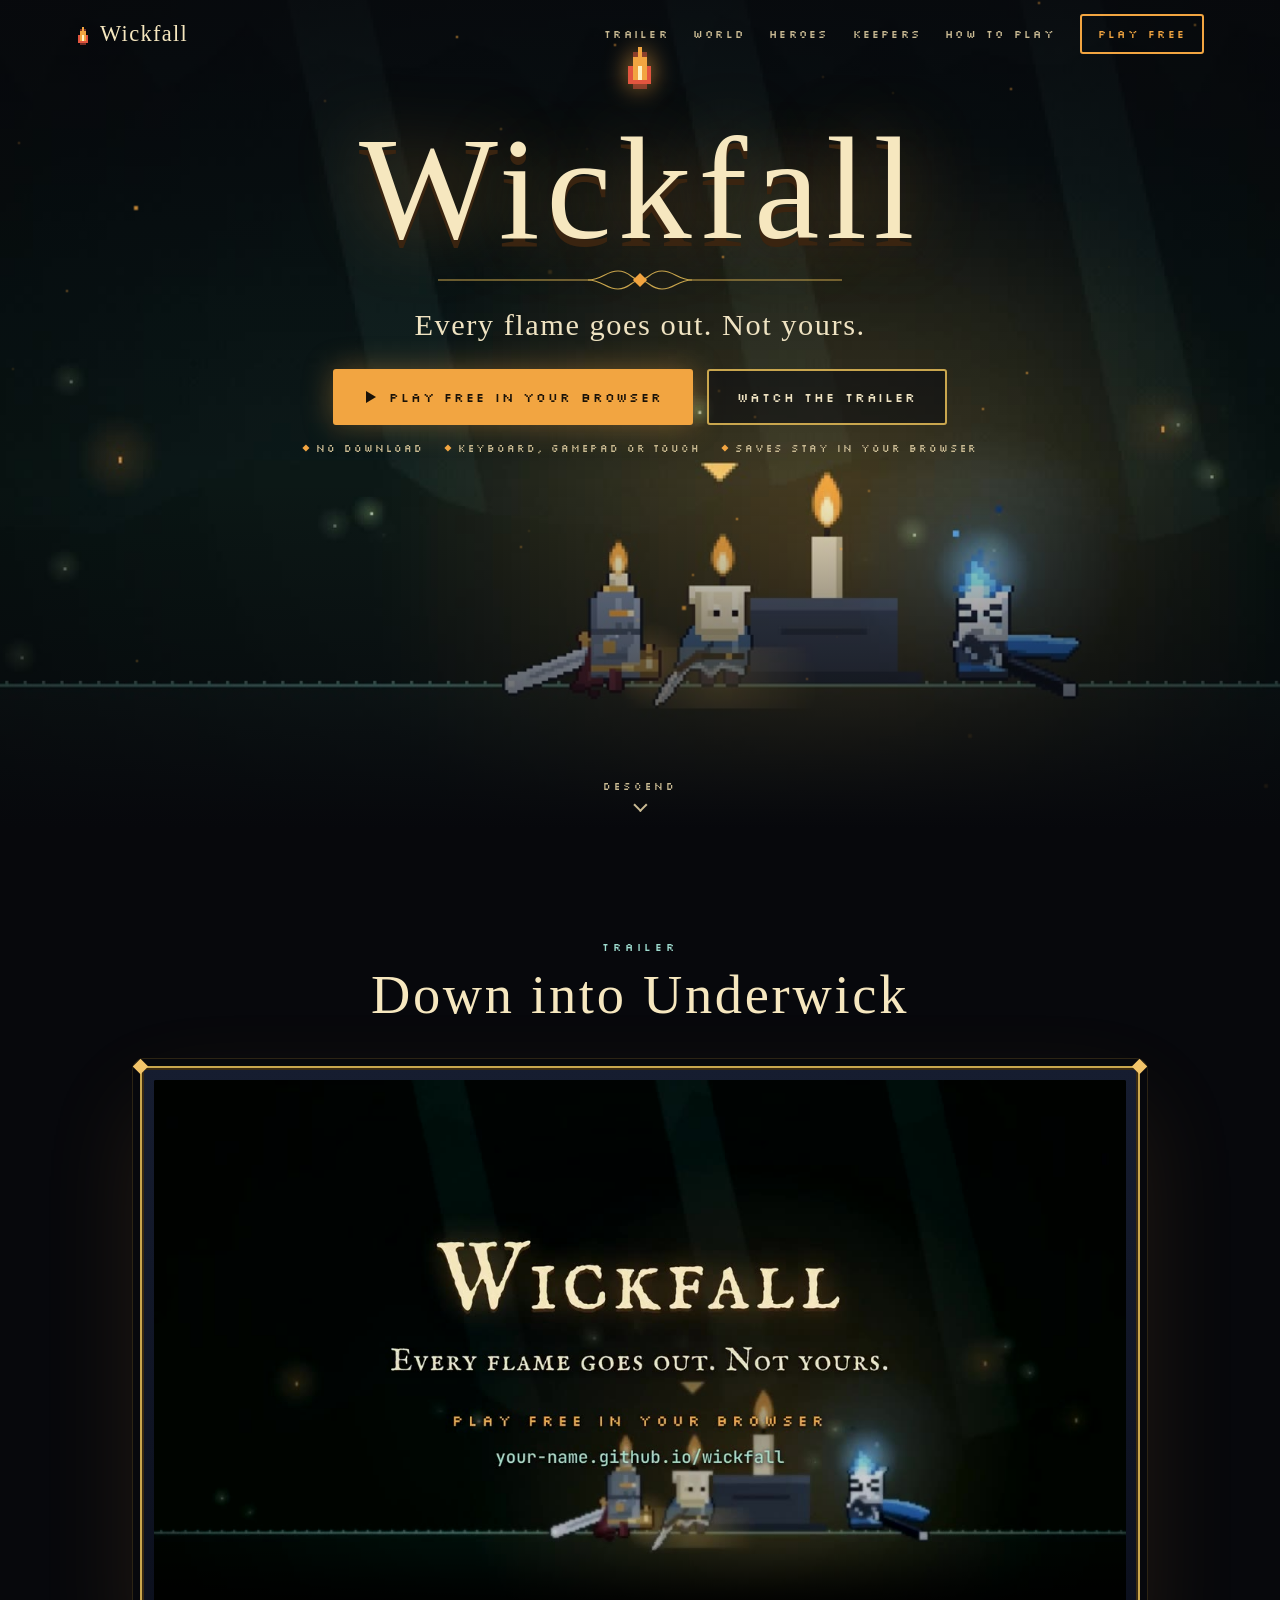
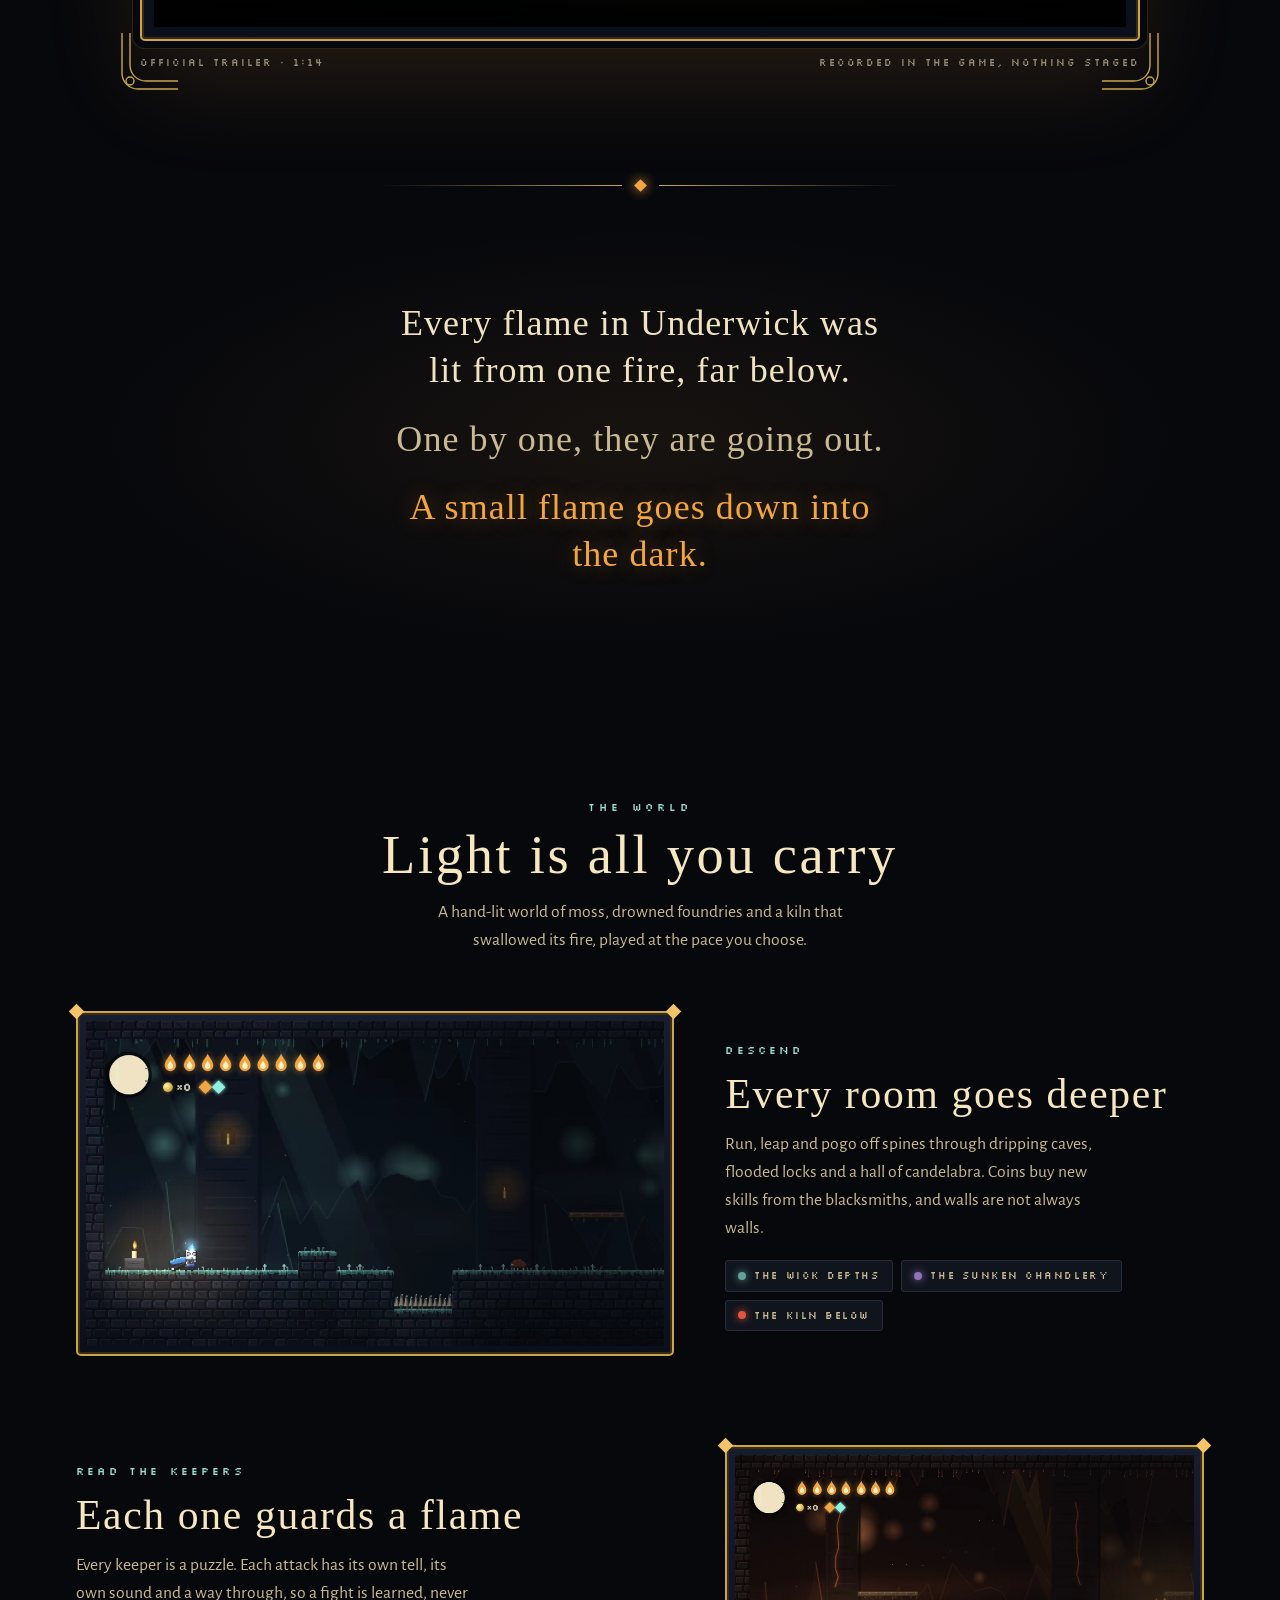
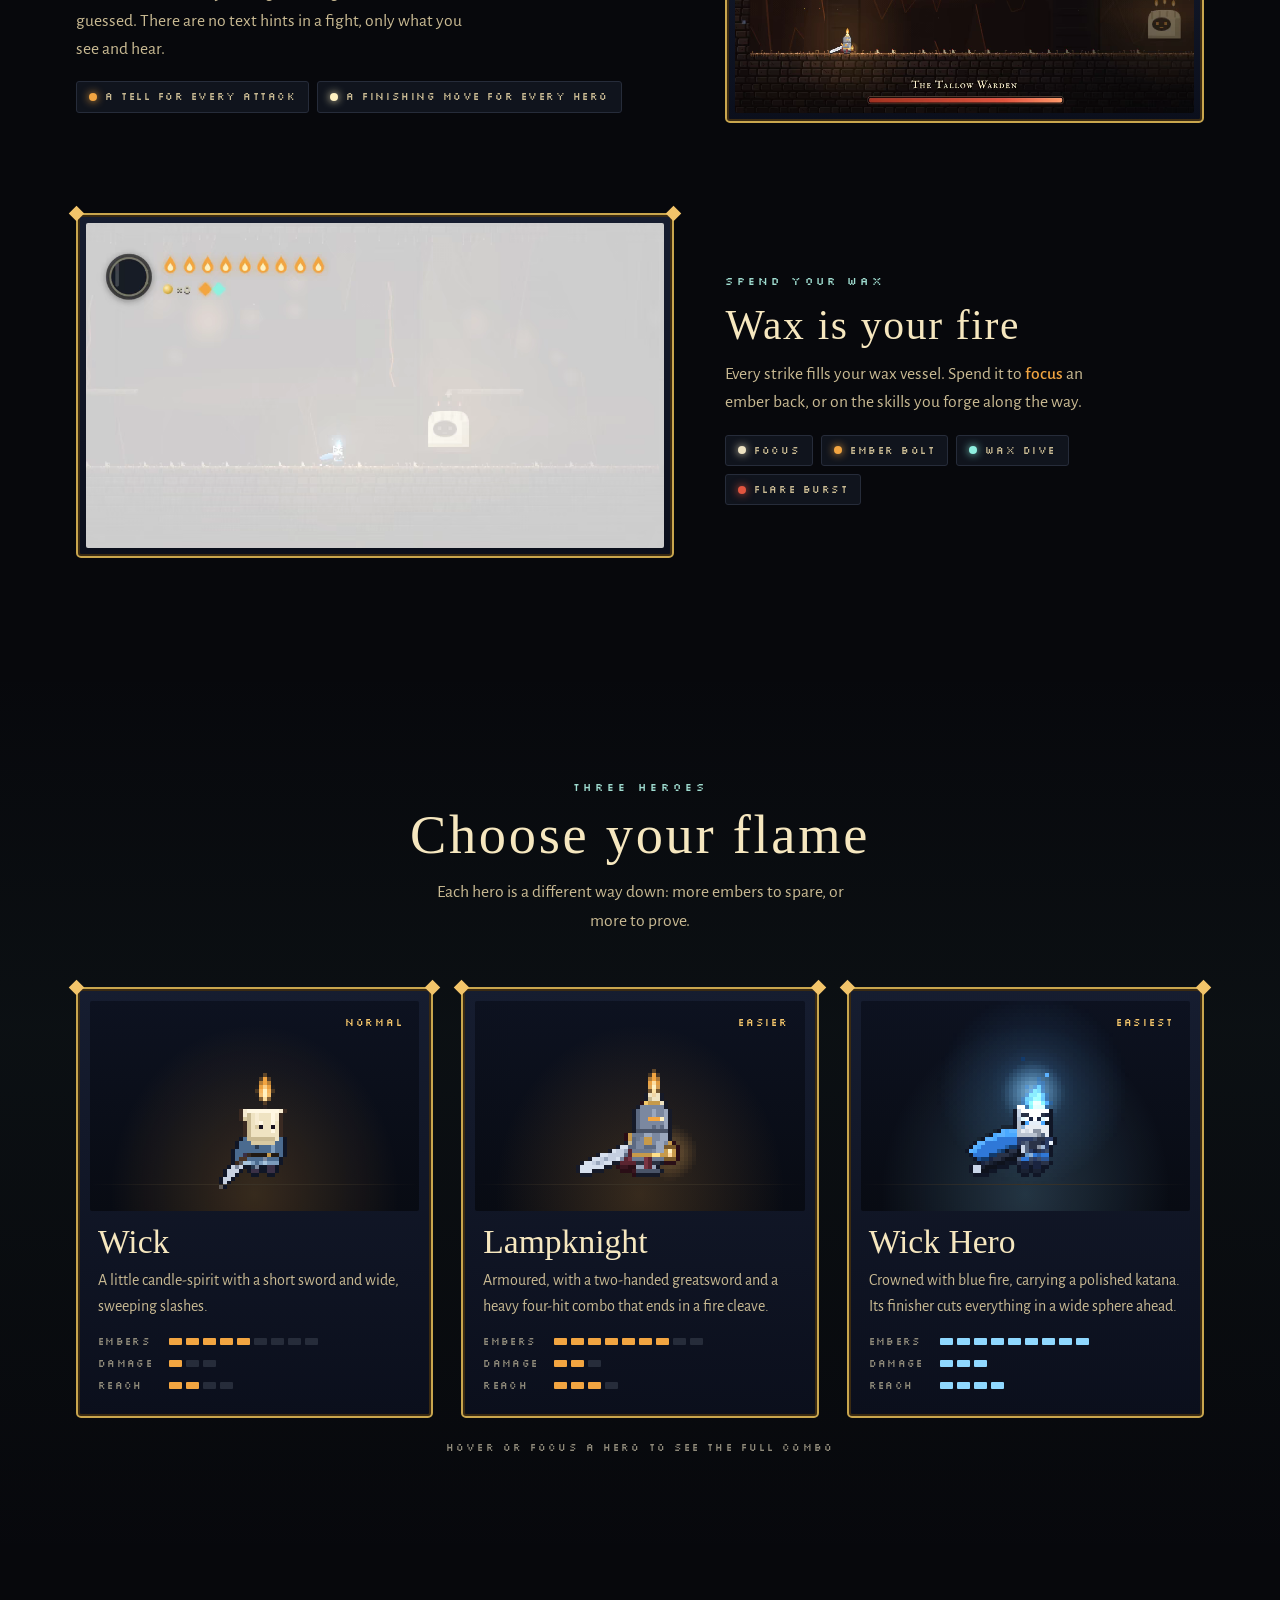
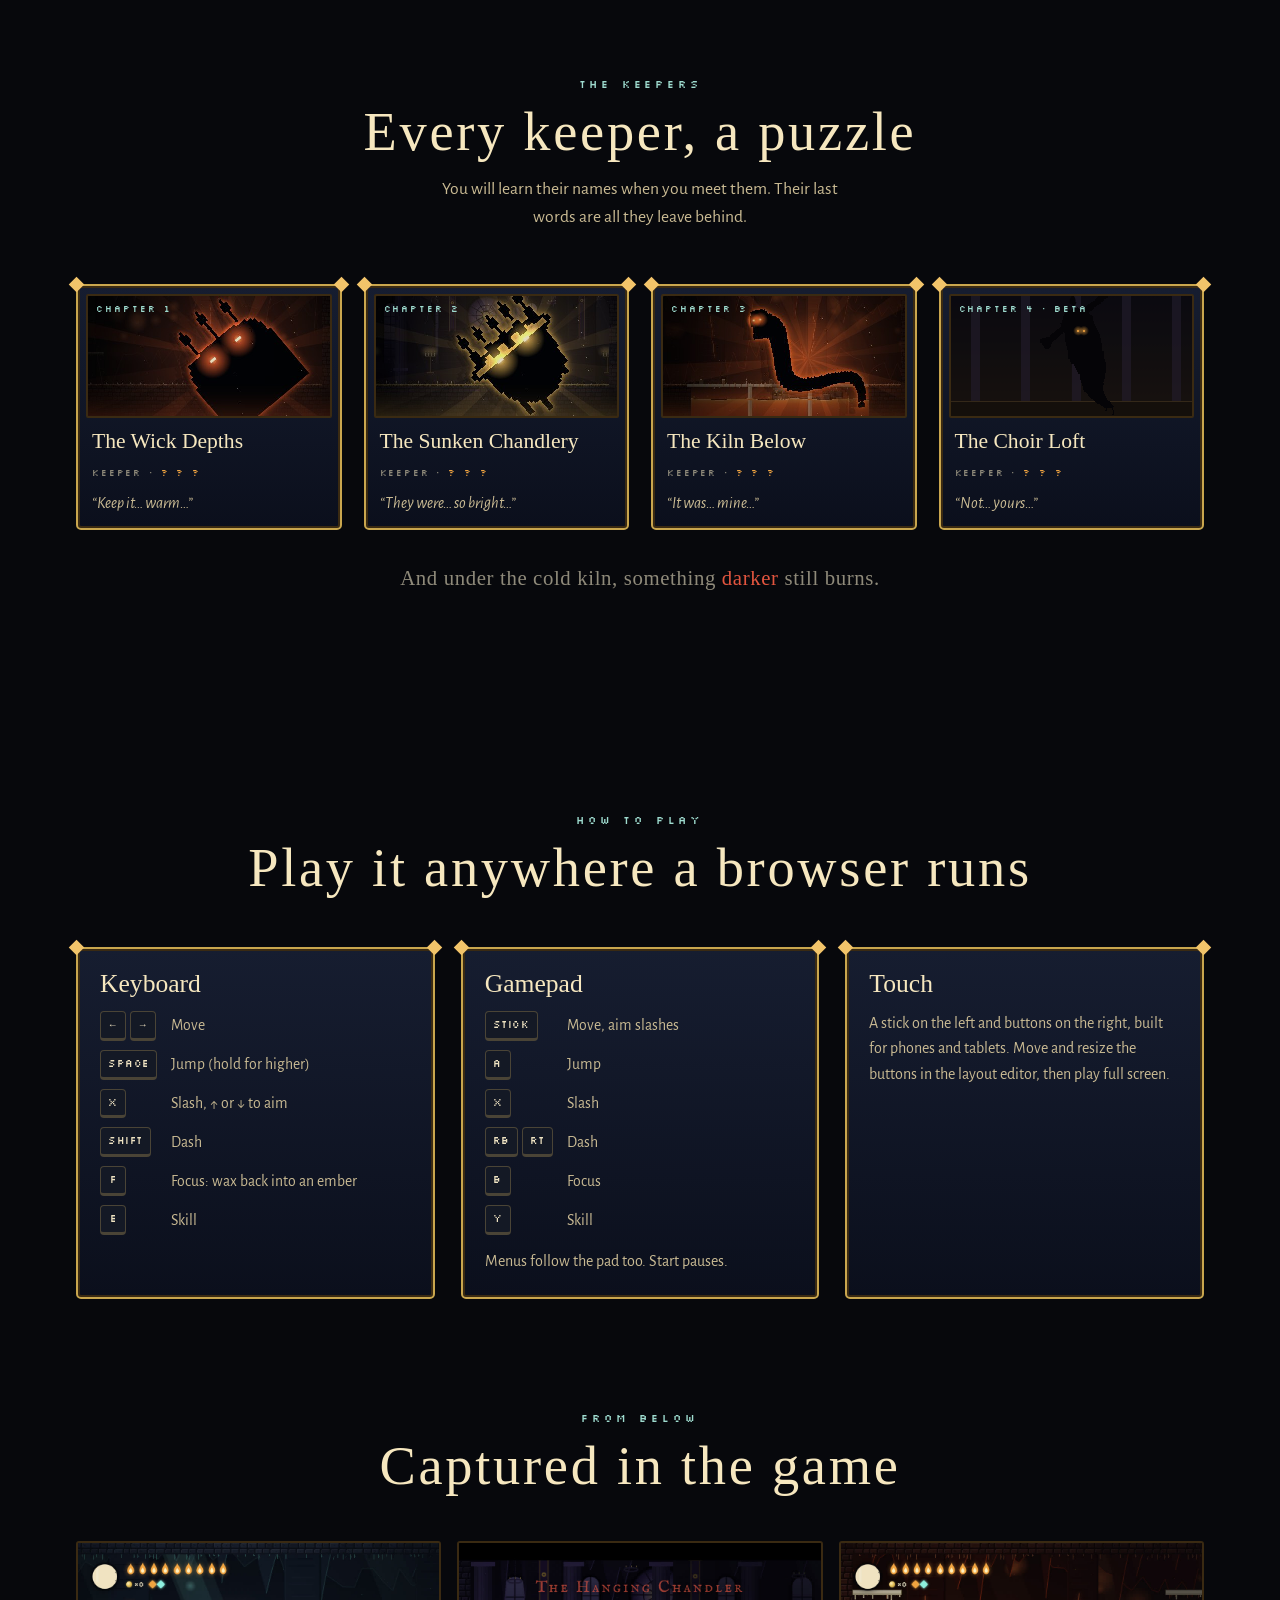
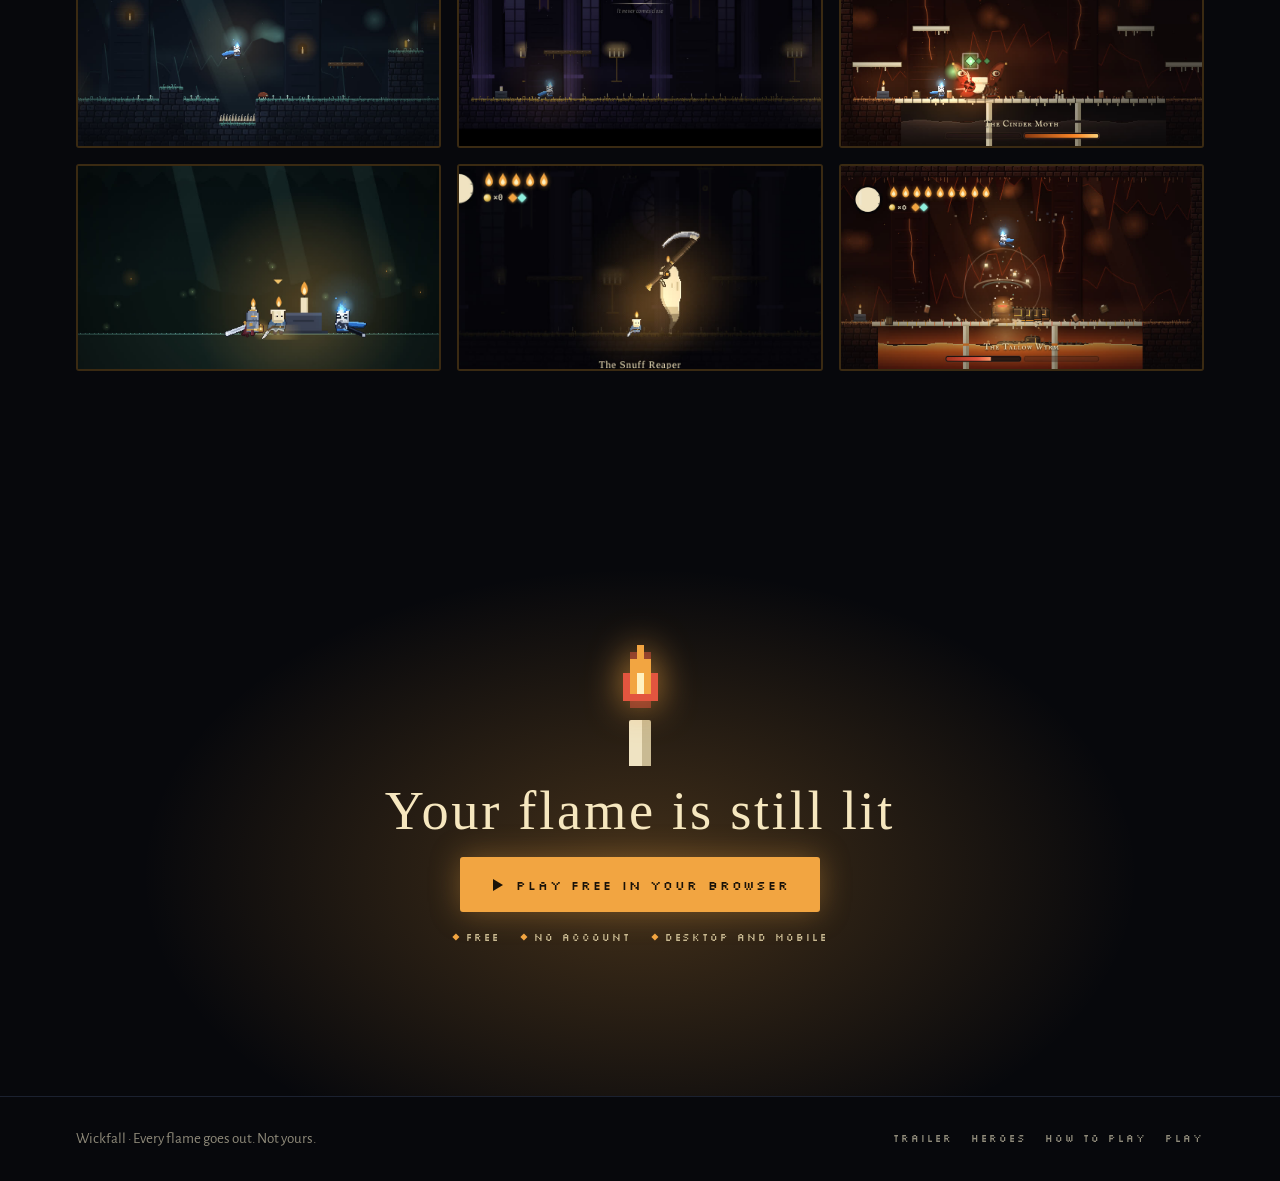
==== src/homepage/index.html @ b81cbbc2 "Homepage at /homepage/, README links, v0.1.3-beta" ====
<!doctype html>
<html lang="en">
<head>
<meta charset="utf-8">
<meta name="viewport" content="width=device-width,initial-scale=1,viewport-fit=cover">
<title>Wickfall</title>
<meta name="description" content="A small candle goes down into the dark, where every flame is going out. A candlelit platformer you can play free in your browser.">
<meta property="og:title" content="Wickfall"><meta property="og:description" content="Every flame goes out. Not yours. A candlelit platformer, free in your browser."><meta property="og:image" content="https://shibainu0817.github.io/wickfall/media/social-card.png"><meta property="og:url" content="https://shibainu0817.github.io/wickfall/homepage/"><meta name="twitter:card" content="summary_large_image">
<link rel="icon" href="media/icon.png">
<link rel="preconnect" href="https://fonts.googleapis.com"><link rel="preconnect" href="https://fonts.gstatic.com" crossorigin>
<link rel="stylesheet" href="https://fonts.googleapis.com/css2?family=IM+Fell+English+SC&family=Alegreya+Sans:ital,wght@0,400;0,500;0,700;1,400&family=Silkscreen&display=swap">
<style>:root{padding-top:env(safe-area-inset-top,0px);padding-bottom:env(safe-area-inset-bottom,0px)}img{max-width:100%}[hidden]{display:none!important}</style>
</head>
<body>
<style>
/* Wickfall homepage ("Candlelight", after Hollow Knight's site): the camp at night behind an engraved title; the trailer
   framed like an altar piece; the story in three lines; the world in three living scenes; the heroes moving as they do in
   the game; the keepers in shadow, each with its last words; how to play; a gallery; one last flame to follow.
   One dark look on purpose: the game's own night, its wax, flame and moss, its engraved small caps and pixel labels. */
:root {
  --night:#07080c; --deep:#0b0e16; --stone:#10141d; --slate:#1b2130; --line:#262c3a; --frame:#c9a64e; --frame-hi:#f2c46a; --frame-lo:#3a2a12;
  --wax:#efe3c2; --wax-dim:#c9ba93; --muted:#8f8a7a; --flame:#f2a541; --core:#fff1c1; --ember:#e2553f; --moss:#9fdcd0; --cold:#8fd8ff;
  --f-display:"IM Fell English SC","Iowan Old Style",Georgia,serif; --f-body:"Alegreya Sans","Gill Sans",system-ui,sans-serif; --f-px:"Silkscreen","Courier New",monospace;
  color-scheme:dark;
}
*{box-sizing:border-box}
html{scroll-behavior:smooth}
body{margin:0;background:var(--night);color:var(--wax);font:400 1.1rem/1.6 var(--f-body);-webkit-font-smoothing:antialiased}
a{color:inherit} img,video,canvas{max-width:100%;display:block}
::selection{background:var(--flame);color:#1a1208}
.wrap{max-width:1160px;margin:0 auto;padding-left:max(16px,env(safe-area-inset-left,0px));padding-right:max(16px,env(safe-area-inset-right,0px))}
body::before{content:"";position:fixed;inset:0 0 auto;height:env(safe-area-inset-top,0px);z-index:30;background:var(--night)}
:focus-visible{outline:3px solid var(--core);outline-offset:3px}
.px{font-family:var(--f-px);letter-spacing:.22em;text-transform:uppercase}

/* ---------- nav: clear over the hero, solid once you scroll */
.nav{position:fixed;left:0;right:0;top:env(safe-area-inset-top,0px);z-index:20;transition:background .3s,box-shadow .3s}
.nav.solid{background:rgba(7,8,12,.92);box-shadow:0 1px 0 var(--line);backdrop-filter:blur(6px)}
.nav .wrap{display:flex;align-items:center;gap:24px;padding-block:14px}
.brand{display:flex;align-items:center;gap:10px;text-decoration:none;font-family:var(--f-display);font-size:1.4rem;letter-spacing:.06em;color:#f6e7bf}
.brand canvas{width:14px;height:22px;image-rendering:pixelated}
.nav nav{margin-left:auto;display:flex;align-items:center;gap:24px;font-family:var(--f-px);font-size:.7rem;letter-spacing:.2em;text-transform:uppercase}
.nav nav a{text-decoration:none;color:var(--wax-dim)} .nav nav a:hover{color:var(--core)}
.nav .play{padding:9px 16px;border:2px solid var(--flame);border-radius:3px;color:var(--flame)!important}
.nav .play:hover{background:var(--flame);color:#1a1208!important}
@media (max-width:720px){.nav nav a:not(.play){display:none}}

/* ---------- hero: the camp at night */
.hero{position:relative;overflow:hidden;display:grid;align-items:start;min-height:clamp(560px,92vh,900px)}
.hero video,.hero .poster{position:absolute;inset:0;width:100%;height:100%;object-fit:cover;object-position:50% 70%}
.hero .shade{position:absolute;inset:0;background:linear-gradient(180deg,rgba(7,8,12,.8) 0%,rgba(7,8,12,.15) 38%,rgba(7,8,12,0) 58%,rgba(7,8,12,.55) 82%,var(--night) 100%)}
.hero canvas.embers{position:absolute;inset:0;width:100%;height:100%;pointer-events:none}
.hero .inner{position:relative;z-index:2;display:grid;justify-items:center;text-align:center;gap:16px;padding-block:clamp(96px,14vh,150px) 40px}
.title{position:relative;margin:0;font:400 clamp(3.8rem,12.5vw,9.2rem)/.86 var(--f-display);letter-spacing:.045em;color:#f6e7bf;text-shadow:0 .055em 0 #3a2410,0 0 .5em rgba(242,165,65,.4)}
.title canvas{position:absolute;left:50%;top:-.6em;width:.22em;height:.35em;transform:translateX(-50%);image-rendering:pixelated;filter:drop-shadow(0 0 12px rgba(242,165,65,.8))}
.filigree{width:min(420px,80vw);height:22px;color:var(--frame)}
.slogan{margin:0;font:400 clamp(1.3rem,3vw,1.9rem)/1.2 var(--f-display);letter-spacing:.05em;color:var(--wax)}
.ctas{display:flex;flex-wrap:wrap;justify-content:center;gap:14px;margin-top:10px}
.btn{position:relative;display:inline-flex;align-items:center;gap:12px;padding:15px 28px;border:2px solid var(--frame);border-radius:3px;font-family:var(--f-px);font-size:.84rem;letter-spacing:.14em;text-transform:uppercase;text-decoration:none;color:var(--wax);background:rgba(10,12,18,.55);cursor:pointer;transition:filter .2s,transform .2s}
.btn.primary{background:var(--flame);border-color:var(--flame);color:#1a1208;box-shadow:0 0 30px rgba(242,165,65,.35)}
.btn:hover{filter:brightness(1.12);transform:translateY(-1px)}
.btn svg{width:14px;height:14px}
.meta{display:flex;flex-wrap:wrap;justify-content:center;gap:8px 20px;font-family:var(--f-px);font-size:.62rem;letter-spacing:.2em;text-transform:uppercase;color:var(--wax-dim)}
.meta span::before{content:"";display:inline-block;width:5px;height:5px;margin-right:9px;transform:rotate(45deg) translateY(-2px);background:var(--flame)}
.down{position:absolute;left:50%;bottom:18px;z-index:2;transform:translateX(-50%);color:var(--wax-dim);font-family:var(--f-px);font-size:.6rem;letter-spacing:.3em;text-transform:uppercase;text-decoration:none;display:grid;justify-items:center;gap:6px}
.down i{width:10px;height:10px;border-right:2px solid currentColor;border-bottom:2px solid currentColor;transform:rotate(45deg);animation:bob 1.8s ease-in-out infinite}
@keyframes bob{50%{transform:rotate(45deg) translate(3px,3px)}}

/* ---------- shared section furniture */
section{padding-block:clamp(64px,9vw,110px)}
.kicker{display:block;text-align:center;font-family:var(--f-px);font-size:.7rem;letter-spacing:.34em;text-transform:uppercase;color:var(--moss);margin-bottom:12px}
h2{margin:0;font:400 clamp(2.1rem,5vw,3.4rem)/1 var(--f-display);letter-spacing:.05em;color:#f6e7bf;text-align:center;text-wrap:balance}
.sub{margin:16px auto 0;max-width:46ch;text-align:center;color:var(--wax-dim)}
.orn{display:flex;align-items:center;justify-content:center;gap:14px;color:var(--frame)}
.orn i{height:1px;width:min(30vw,240px);background:linear-gradient(90deg,transparent,var(--frame))} .orn i:last-child{transform:scaleX(-1)}
.orn b{width:9px;height:9px;transform:rotate(45deg);background:var(--flame);box-shadow:0 0 12px var(--flame)}
/* the game's window frame: gold, a dark inner line, diamond studs at the top corners */
.frame{position:relative;border:2px solid var(--frame);border-radius:5px;background:linear-gradient(#161d30,#0b0f1c);box-shadow:inset 0 0 0 2px var(--frame-lo)}
.frame::before,.frame::after{content:"";position:absolute;top:-7px;width:11px;height:11px;background:var(--frame-hi);transform:rotate(45deg);z-index:1}
.frame::before{left:-7px}.frame::after{right:-7px}

/* ---------- trailer: the altar piece */
.altar-wrap{position:relative;margin:44px auto 0;max-width:1000px}
.altar{padding:12px;box-shadow:inset 0 0 0 2px var(--frame-lo),0 0 0 7px var(--night),0 0 0 8px #2c2414,0 40px 100px rgba(242,165,65,.13)}
.altar video{width:100%;aspect-ratio:16/9;background:#000;border-radius:2px}
.altar-wrap .corner{position:absolute;width:64px;height:64px;color:var(--frame);pointer-events:none}
.altar-wrap .corner.bl{left:-22px;bottom:-22px;transform:scaleY(-1)} .altar-wrap .corner.br{right:-22px;bottom:-22px;transform:scale(-1,-1)}
@media (max-width:640px){.altar-wrap .corner{display:none}}
.cap{display:flex;justify-content:space-between;gap:12px;margin-top:14px;font-family:var(--f-px);font-size:.62rem;letter-spacing:.2em;text-transform:uppercase;color:var(--muted)}

/* ---------- story: three lines */
.story{position:relative;text-align:center;background:radial-gradient(ellipse at 50% 50%,rgba(242,165,65,.07),transparent 60%)}
.story .lines{display:grid;gap:22px;justify-items:center}
.story p{margin:0;max-width:28ch;font:400 clamp(1.45rem,3.4vw,2.25rem)/1.3 var(--f-display);letter-spacing:.03em}
.story p:nth-child(2){color:var(--wax-dim)} .story p:nth-child(3){color:var(--flame);text-shadow:0 0 22px rgba(242,165,65,.35)}

/* ---------- world: three living scenes, alternating */
.rows{display:grid;gap:clamp(48px,7vw,90px);margin-top:56px}
.row{display:grid;grid-template-columns:minmax(0,1.25fr) minmax(0,1fr);gap:clamp(24px,4vw,56px);align-items:center}
.row.flip>.scene{order:2}
@media (max-width:860px){.row{grid-template-columns:1fr}.row.flip>.scene{order:0}}
.scene{padding:8px}
.scene video{width:100%;aspect-ratio:16/9;object-fit:cover;border-radius:2px;background:#000}
.row .txt{min-width:0}
.row .num{font-family:var(--f-px);font-size:.66rem;letter-spacing:.3em;text-transform:uppercase;color:var(--moss)}
.row h3{margin:10px 0 0;font:400 clamp(1.9rem,3.6vw,2.6rem)/1.02 var(--f-display);letter-spacing:.04em;color:#f6e7bf;text-wrap:balance}
.row p{margin:14px 0 0;color:var(--wax-dim);max-width:44ch}
.row b{color:var(--flame);font-weight:500}
.chips{display:flex;flex-wrap:wrap;gap:8px;margin-top:18px}
.chip{display:inline-flex;align-items:center;gap:8px;padding:7px 12px;border:1px solid var(--line);border-radius:3px;background:var(--stone);font-family:var(--f-px);font-size:.6rem;letter-spacing:.16em;text-transform:uppercase;color:var(--wax-dim)}
.chip i{width:8px;height:8px;border-radius:50%;background:var(--c);box-shadow:0 0 8px var(--c)}

/* ---------- heroes: they move as they do in the game; hover or focus to see the full combo */
.heroes{background:linear-gradient(180deg,transparent,rgba(95,163,154,.05) 40%,transparent)}
.party{display:grid;grid-template-columns:repeat(3,minmax(0,1fr));gap:28px;margin-top:52px}
@media (max-width:900px){.party{grid-template-columns:1fr;max-width:520px;margin-inline:auto}}
.pcard{padding:18px 20px 22px;display:grid;gap:10px;min-width:0;outline-offset:6px}
.pcard .stage{position:relative;height:210px;margin:-6px -8px 4px;border-radius:2px;overflow:hidden;background:radial-gradient(ellipse at 50% 92%,rgba(242,165,65,.2),transparent 62%),linear-gradient(#0d1220,#080b13)}
.pcard.cold .stage{background:radial-gradient(ellipse at 50% 92%,rgba(143,216,255,.2),transparent 62%),linear-gradient(#0d1220,#080b13)}
.pcard .stage::after{content:"";position:absolute;left:0;right:0;bottom:26px;height:1px;background:linear-gradient(90deg,transparent,#3a3226,transparent)}
.pcard canvas{position:absolute;left:calc(50% - 200px);top:-196px;width:704px;height:448px;max-width:none;image-rendering:pixelated}   /* 4x the game's pixels: the hero (column 50, feet on row 95) stands centred on the stage's floor line */
.pcard .tag{position:absolute;right:16px;top:14px;z-index:2;font-family:var(--f-px);font-size:.6rem;letter-spacing:.18em;text-transform:uppercase;color:var(--frame-hi)}
.pcard h3{margin:0;font:400 2.1rem/1 var(--f-display);color:#f6e7bf}
.pcard p{margin:0;color:var(--wax-dim);font-size:1rem}
.stats{display:grid;grid-template-columns:auto 1fr;gap:7px 16px;align-items:center;margin-top:4px;font-family:var(--f-px);font-size:.6rem;letter-spacing:.14em;text-transform:uppercase;color:var(--muted)}
.bar{display:flex;gap:4px}.bar i{width:13px;height:7px;background:#262c3a;border-radius:1px}.bar i.on{background:var(--flame)}
.pcard.cold .bar i.on{background:var(--cold)}
.hint{margin:22px auto 0;text-align:center;font-family:var(--f-px);font-size:.6rem;letter-spacing:.22em;text-transform:uppercase;color:var(--muted)}

/* ---------- keepers: shadows with burning eyes, and their last words */
.keepers{display:grid;grid-template-columns:repeat(4,minmax(0,1fr));gap:22px;margin-top:52px}
@media (max-width:900px){.keepers{grid-template-columns:repeat(2,minmax(0,1fr))}}
@media (max-width:480px){.keepers{grid-template-columns:1fr}}
.keeper{padding:8px 8px 14px;display:grid;gap:12px;min-width:0}
.keeper .pic{position:relative;border:2px solid var(--frame-lo);border-radius:2px;overflow:hidden;background:#05070b}
.keeper .pic img{width:100%;aspect-ratio:2/1;object-fit:cover;image-rendering:pixelated;transition:transform .7s ease,filter .7s ease;filter:brightness(.9)}
.keeper:hover .pic img,.keeper:focus-within .pic img{transform:scale(1.07) rotate(-.6deg);filter:brightness(1.1)}
.keeper .pic span{position:absolute;left:8px;top:6px;font-family:var(--f-px);font-size:.56rem;letter-spacing:.22em;text-transform:uppercase;color:var(--moss)}
.keeper h3{margin:0 6px;font:400 1.35rem/1.05 var(--f-display);color:#f6e7bf}
.keeper .who{margin:0 6px;font-family:var(--f-px);font-size:.58rem;letter-spacing:.2em;text-transform:uppercase;color:var(--muted)} .keeper .who b{color:var(--flame);font-weight:400}
.keeper blockquote{margin:0 6px;font:italic 400 1.02rem/1.35 var(--f-body);color:var(--wax-dim)}
.keeper blockquote::before{content:"“"} .keeper blockquote::after{content:"”"}
.below{margin:34px auto 0;text-align:center;font:400 1.3rem/1.3 var(--f-display);color:var(--muted);letter-spacing:.03em}
.below b{color:var(--ember);font-weight:400}

/* ---------- how to play */
.play-grid{display:grid;grid-template-columns:repeat(3,minmax(0,1fr));gap:26px;margin-top:52px}
@media (max-width:900px){.play-grid{grid-template-columns:1fr;max-width:560px;margin-inline:auto}}
.how{padding:22px;display:grid;gap:14px;align-content:start;min-width:0}
.how h3{margin:0;font:400 1.6rem/1 var(--f-display);color:#f6e7bf}
.keys{display:grid;grid-template-columns:auto 1fr;gap:9px 14px;align-items:center}
.keys span{color:var(--wax-dim);font-size:.98rem}
kbd{display:inline-flex;gap:4px;font-family:var(--f-px);font-size:.62rem;letter-spacing:.06em;color:var(--wax)}
kbd i{font-style:normal;min-width:26px;padding:5px 7px;border:1px solid #4a4436;border-bottom-width:3px;border-radius:4px;background:#141925;text-align:center}
.how p{margin:0;color:var(--wax-dim);font-size:1rem}

/* ---------- gallery with a lightbox */
.gallery{display:grid;grid-template-columns:repeat(3,minmax(0,1fr));gap:16px;margin-top:48px}
@media (max-width:760px){.gallery{grid-template-columns:repeat(2,minmax(0,1fr))}}
.gallery button{all:unset;cursor:zoom-in;position:relative;border:2px solid var(--frame-lo);border-radius:3px;overflow:hidden;display:block}
.gallery button:focus-visible{outline:3px solid var(--core);outline-offset:3px}
.gallery img{width:100%;aspect-ratio:16/9;object-fit:cover;transition:transform .5s ease}
.gallery button:hover img{transform:scale(1.04)}
dialog{max-width:min(1200px,94vw);width:100%;padding:0;border:2px solid var(--frame);border-radius:4px;background:#000;color:var(--wax)}
dialog::backdrop{background:rgba(3,4,7,.9)}
dialog img{width:100%}
dialog form{position:absolute;right:10px;top:10px} dialog button{font-family:var(--f-px);font-size:.66rem;letter-spacing:.18em;text-transform:uppercase;padding:8px 12px;border:1px solid var(--frame);border-radius:3px;background:rgba(7,8,12,.85);color:var(--wax);cursor:pointer}
dialog p{margin:0;padding:12px 16px;font-family:var(--f-px);font-size:.62rem;letter-spacing:.18em;text-transform:uppercase;color:var(--wax-dim)}

/* ---------- the last flame */
.last{position:relative;overflow:hidden;text-align:center;padding-block:clamp(90px,12vw,150px)}
.last::before{content:"";position:absolute;inset:0;background:radial-gradient(ellipse at 50% 64%,rgba(242,165,65,.26),transparent 55%)}
.last .wrap{position:relative;display:grid;justify-items:center;gap:18px}
.last canvas{width:49px;height:77px;image-rendering:pixelated;filter:drop-shadow(0 0 18px rgba(242,165,65,.8))}
.last .candle{width:22px;height:46px;margin-top:-6px;background:linear-gradient(90deg,var(--wax) 60%,var(--wax-dim) 60%);border-radius:2px 2px 0 0}
footer{border-top:1px solid var(--slate);color:var(--muted);font-size:.94rem}
footer .wrap{display:flex;flex-wrap:wrap;gap:14px 30px;justify-content:space-between;align-items:center;padding-block:30px}
footer nav{display:flex;flex-wrap:wrap;gap:18px;font-family:var(--f-px);font-size:.62rem;letter-spacing:.2em;text-transform:uppercase}
footer nav a{text-decoration:none} footer nav a:hover{color:var(--core)}
@media (prefers-reduced-motion:reduce){html{scroll-behavior:auto}.hero video,.scene video{display:none}.down i{animation:none}.keeper .pic img,.gallery img{transition:none}}
@media (prefers-reduced-motion:no-preference){.hero .poster{display:none}}
</style>
<header class="nav" id="nav"><div class="wrap">
  <a class="brand" href="#top"><canvas class="flame" width="7" height="11" aria-hidden="true"></canvas>Wickfall</a>
  <nav aria-label="Sections"><a href="#trailer">Trailer</a><a href="#world">World</a><a href="#heroes">Heroes</a><a href="#keepers">Keepers</a><a href="#how">How to play</a><a class="play" href="../">Play free</a></nav>
</div></header>

<main id="top">
  <section class="hero" aria-label="Wickfall" style="padding:0">
    <img class="poster" src="media/hero-camp.jpg" alt="">
    <video src="media/hero-camp.mp4" poster="media/hero-camp.jpg" autoplay muted loop playsinline aria-hidden="true"><source src="media/hero-camp.webm" type="video/webm"><source src="media/hero-camp.mp4" type="video/mp4"></video>
    <div class="shade"></div><canvas class="embers" aria-hidden="true"></canvas>
    <div class="inner wrap">
      <h1 class="title"><canvas class="flame" width="7" height="11" aria-hidden="true"></canvas>Wickfall</h1>
      <svg class="filigree" viewBox="0 0 420 22" aria-hidden="true"><g fill="none" stroke="currentColor" stroke-width="1.2"><path d="M8 11h150M262 11h150"/><path d="M158 11c14 0 18-9 30-9s14 9 22 9 10-9 22-9 16 9 30 9"/><path d="M158 11c14 0 18 9 30 9s14-9 22-9 10 9 22 9 16-9 30-9"/></g><rect x="205" y="6" width="10" height="10" transform="rotate(45 210 11)" fill="#f2a541"/></svg>
      <p class="slogan">Every flame goes out. Not yours.</p>
      <div class="ctas"><a class="btn primary" href="../"><svg viewBox="0 0 14 14" aria-hidden="true"><path d="M3 1l10 6-10 6z" fill="currentColor"/></svg>Play free in your browser</a><a class="btn" href="#trailer">Watch the trailer</a></div>
      <div class="meta"><span>No download</span><span>Keyboard, gamepad or touch</span><span>Saves stay in your browser</span></div>
    </div>
    <a class="down" href="#trailer">Descend<i></i></a>
  </section>

  <section id="trailer"><div class="wrap">
    <span class="kicker">Trailer</span><h2>Down into Underwick</h2>
    <div class="altar-wrap">
      <div class="frame altar"><video src="../media/trailer-720p.mp4" poster="media/poster-end.jpg" controls preload="metadata" playsinline></video></div>
      <svg class="corner bl" viewBox="0 0 64 64" aria-hidden="true"><g fill="none" stroke="currentColor" stroke-width="1.4"><path d="M4 60V20c0-9 7-16 16-16h40"/><path d="M12 60V28c0-9 7-16 16-16h32"/><circle cx="12" cy="12" r="4"/></g></svg>
      <svg class="corner br" viewBox="0 0 64 64" aria-hidden="true"><g fill="none" stroke="currentColor" stroke-width="1.4"><path d="M4 60V20c0-9 7-16 16-16h40"/><path d="M12 60V28c0-9 7-16 16-16h32"/><circle cx="12" cy="12" r="4"/></g></svg>
      <div class="cap"><span>Official trailer · 1:14</span><span>Recorded in the game, nothing staged</span></div>
    </div>
  </div></section>

  <div class="orn" aria-hidden="true"><i></i><b></b><i></i></div>

  <section class="story" aria-label="The story"><div class="wrap lines">
    <p>Every flame in Underwick was lit from one fire, far below.</p>
    <p>One by one, they are going out.</p>
    <p>A small flame goes down into the dark.</p>
  </div></section>

  <section id="world"><div class="wrap">
    <span class="kicker">The world</span><h2>Light is all you carry</h2>
    <p class="sub">A hand-lit world of moss, drowned foundries and a kiln that swallowed its fire, played at the pace you choose.</p>
    <div class="rows">
      <div class="row"><div class="frame scene"><video muted loop playsinline preload="none" poster="media/loop-hollowRun.jpg" data-loop><source src="media/loop-hollowRun.webm" type="video/webm"><source src="media/loop-hollowRun.mp4" type="video/mp4"></video></div>
        <div class="txt"><span class="num">Descend</span><h3>Every room goes deeper</h3><p>Run, leap and pogo off spines through dripping caves, flooded locks and a hall of candelabra. Coins buy new skills from the blacksmiths, and walls are not always walls.</p>
          <div class="chips"><span class="chip"><i style="--c:#5fa39a"></i>The Wick Depths</span><span class="chip"><i style="--c:#8f74b8"></i>The Sunken Chandlery</span><span class="chip"><i style="--c:#e2553f"></i>The Kiln Below</span></div></div></div>
      <div class="row flip"><div class="frame scene"><video muted loop playsinline preload="none" poster="media/loop-warden.jpg" data-loop><source src="media/loop-warden.webm" type="video/webm"><source src="media/loop-warden.mp4" type="video/mp4"></video></div>
        <div class="txt"><span class="num">Read the keepers</span><h3>Each one guards a flame</h3><p>Every keeper is a puzzle. Each attack has its own tell, its own sound and a way through, so a fight is learned, never guessed. There are no text hints in a fight, only what you see and hear.</p>
          <div class="chips"><span class="chip"><i style="--c:#f2a541"></i>A tell for every attack</span><span class="chip"><i style="--c:#fff1c1"></i>A finishing move for every hero</span></div></div></div>
      <div class="row"><div class="frame scene"><video muted loop playsinline preload="none" poster="media/loop-finisher.jpg" data-loop><source src="media/loop-finisher.webm" type="video/webm"><source src="media/loop-finisher.mp4" type="video/mp4"></video></div>
        <div class="txt"><span class="num">Spend your wax</span><h3>Wax is your fire</h3><p>Every strike fills your wax vessel. Spend it to <b>focus</b> an ember back, or on the skills you forge along the way.</p>
          <div class="chips"><span class="chip"><i style="--c:#efe3c2"></i>Focus</span><span class="chip"><i style="--c:#f2a541"></i>Ember Bolt</span><span class="chip"><i style="--c:#8ff0e0"></i>Wax Dive</span><span class="chip"><i style="--c:#e2553f"></i>Flare Burst</span></div></div></div>
    </div>
  </div></section>

  <section class="heroes" id="heroes"><div class="wrap">
    <span class="kicker">Three heroes</span><h2>Choose your flame</h2>
    <p class="sub">Each hero is a different way down: more embers to spare, or more to prove.</p>
    <div class="party">
      <article class="frame pcard" tabindex="0" data-hero="snuff" data-idle="60" data-combo="45"><div class="stage"><span class="tag">Normal</span><canvas width="176" height="112" aria-label="Wick, idle"></canvas></div>
        <h3>Wick</h3><p>A little candle-spirit with a short sword and wide, sweeping slashes.</p>
        <div class="stats"><span>Embers</span><div class="bar" aria-label="5 of 9"><i class="on"></i><i class="on"></i><i class="on"></i><i class="on"></i><i class="on"></i><i></i><i></i><i></i><i></i></div><span>Damage</span><div class="bar" aria-label="1 of 3"><i class="on"></i><i></i><i></i></div><span>Reach</span><div class="bar" aria-label="2 of 4"><i class="on"></i><i class="on"></i><i></i><i></i></div></div></article>
      <article class="frame pcard" tabindex="0" data-hero="knight" data-idle="60" data-combo="78"><div class="stage"><span class="tag">Easier</span><canvas width="176" height="112" aria-label="Lampknight, idle"></canvas></div>
        <h3>Lampknight</h3><p>Armoured, with a two-handed greatsword and a heavy four-hit combo that ends in a fire cleave.</p>
        <div class="stats"><span>Embers</span><div class="bar" aria-label="7 of 9"><i class="on"></i><i class="on"></i><i class="on"></i><i class="on"></i><i class="on"></i><i class="on"></i><i class="on"></i><i></i><i></i></div><span>Damage</span><div class="bar" aria-label="2 of 3"><i class="on"></i><i class="on"></i><i></i></div><span>Reach</span><div class="bar" aria-label="3 of 4"><i class="on"></i><i class="on"></i><i class="on"></i><i></i></div></div></article>
      <article class="frame pcard cold" tabindex="0" data-hero="hero" data-idle="60" data-combo="99"><div class="stage"><span class="tag">Easiest</span><canvas width="176" height="112" aria-label="Wick Hero, idle"></canvas></div>
        <h3>Wick Hero</h3><p>Crowned with blue fire, carrying a polished katana. Its finisher cuts everything in a wide sphere ahead.</p>
        <div class="stats"><span>Embers</span><div class="bar" aria-label="9 of 9"><i class="on"></i><i class="on"></i><i class="on"></i><i class="on"></i><i class="on"></i><i class="on"></i><i class="on"></i><i class="on"></i><i class="on"></i></div><span>Damage</span><div class="bar" aria-label="3 of 3"><i class="on"></i><i class="on"></i><i class="on"></i></div><span>Reach</span><div class="bar" aria-label="4 of 4"><i class="on"></i><i class="on"></i><i class="on"></i><i class="on"></i></div></div></article>
    </div>
    <p class="hint">Hover or focus a hero to see the full combo</p>
  </div></section>

  <section id="keepers"><div class="wrap">
    <span class="kicker">The keepers</span><h2>Every keeper, a puzzle</h2>
    <p class="sub">You will learn their names when you meet them. Their last words are all they leave behind.</p>
    <div class="keepers">
      <article class="frame keeper"><div class="pic"><img src="media/pv1_boss.png" alt="A keeper in shadow with two burning eyes"><span>Chapter 1</span></div><h3>The Wick Depths</h3><p class="who">Keeper · <b>? ? ?</b></p><blockquote>Keep it… warm…</blockquote></article>
      <article class="frame keeper"><div class="pic"><img src="media/pv2_boss.png" alt="A keeper hanging in shadow"><span>Chapter 2</span></div><h3>The Sunken Chandlery</h3><p class="who">Keeper · <b>? ? ?</b></p><blockquote>They were… so bright…</blockquote></article>
      <article class="frame keeper"><div class="pic"><img src="media/pv3_boss.png" alt="A coiled keeper in shadow"><span>Chapter 3</span></div><h3>The Kiln Below</h3><p class="who">Keeper · <b>? ? ?</b></p><blockquote>It was… mine…</blockquote></article>
      <article class="frame keeper"><div class="pic"><img src="media/pv4_boss.png" alt="A hooded keeper with a scythe in shadow"><span>Chapter 4 · Beta</span></div><h3>The Choir Loft</h3><p class="who">Keeper · <b>? ? ?</b></p><blockquote>Not… yours…</blockquote></article>
    </div>
    <p class="below">And under the cold kiln, something <b>darker</b> still burns.</p>
  </div></section>

  <section id="how"><div class="wrap">
    <span class="kicker">How to play</span><h2>Play it anywhere a browser runs</h2>
    <div class="play-grid">
      <div class="frame how"><h3>Keyboard</h3>
        <div class="keys"><kbd><i>←</i><i>→</i></kbd><span>Move</span><kbd><i>Space</i></kbd><span>Jump (hold for higher)</span><kbd><i>X</i></kbd><span>Slash, ↑ or ↓ to aim</span><kbd><i>Shift</i></kbd><span>Dash</span><kbd><i>F</i></kbd><span>Focus: wax back into an ember</span><kbd><i>E</i></kbd><span>Skill</span></div></div>
      <div class="frame how"><h3>Gamepad</h3>
        <div class="keys"><kbd><i>Stick</i></kbd><span>Move, aim slashes</span><kbd><i>A</i></kbd><span>Jump</span><kbd><i>X</i></kbd><span>Slash</span><kbd><i>RB</i><i>RT</i></kbd><span>Dash</span><kbd><i>B</i></kbd><span>Focus</span><kbd><i>Y</i></kbd><span>Skill</span></div><p>Menus follow the pad too. Start pauses.</p></div>
      <div class="frame how"><h3>Touch</h3><p>A stick on the left and buttons on the right, built for phones and tablets. Move and resize the buttons in the layout editor, then play full screen.</p></div>
    </div>
  </div></section>

  <section aria-label="Gallery" style="padding-top:0"><div class="wrap">
    <span class="kicker">From below</span><h2>Captured in the game</h2>
    <div class="gallery" id="gallery">
      <button type="button" data-cap="Wickhollow, the first cave"><img src="media/s01.jpg" alt="Wick in a mossy cavern lit by small candles"></button>
      <button type="button" data-cap="Chandler’s Hall"><img src="media/s02.jpg" alt="A violet hall of pillars and candelabra"></button>
      <button type="button" data-cap="A keeper on the wax bridge"><img src="media/s04.jpg" alt="Wick facing a moth keeper on a wax bridge"></button>
      <button type="button" data-cap="The camp, between descents"><img src="media/s06.jpg" alt="The three heroes resting at camp"></button>
      <button type="button" data-cap="The duel in the Choir Loft"><img src="media/s-loft.jpg" alt="The loft gone dark around Wick and the wax keeper"></button>
      <button type="button" data-cap="Above the molten kiln"><img src="media/s09.jpg" alt="A fight above the molten kiln"></button>
    </div>
  </div></section>

  <section class="last" aria-label="Play"><div class="wrap">
    <canvas class="flame" width="7" height="11" aria-hidden="true"></canvas><div class="candle" aria-hidden="true"></div>
    <h2>Your flame is still lit</h2>
    <a class="btn primary" href="../"><svg viewBox="0 0 14 14" aria-hidden="true"><path d="M3 1l10 6-10 6z" fill="currentColor"/></svg>Play free in your browser</a>
    <div class="meta"><span>Free</span><span>No account</span><span>Desktop and mobile</span></div>
  </div></section>
</main>
<footer><div class="wrap"><span>Wickfall · Every flame goes out. Not yours.</span><nav aria-label="Footer"><a href="#trailer">Trailer</a><a href="#heroes">Heroes</a><a href="#how">How to play</a><a href="../">Play</a></nav></div></footer>

<dialog id="lightbox"><form method="dialog"><button type="submit">Close</button></form><img alt=""><p></p></dialog>
<script>
(() => {
  const still = matchMedia('(prefers-reduced-motion: reduce)').matches;
  // the game's flame, a handful of pixels, flickering
  const flames = [...document.querySelectorAll('canvas.flame')].map(c => c.getContext('2d'));
  // embers rising over the camp
  const ec = document.querySelector('canvas.embers'), eg = ec.getContext('2d'), E = [];
  const size = () => { const r = ec.getBoundingClientRect(); ec.width = Math.max(1, r.width / 2 | 0); ec.height = Math.max(1, r.height / 2 | 0); };
  size(); addEventListener('resize', size);
  for (let i = 0; i < 46; i++) E.push({ x:Math.random(), y:Math.random(), v:0.02 + Math.random() * 0.05, w:Math.random() * 6.28, s:Math.random() < 0.25 ? 2 : 1 });
  // the heroes, drawn frame by frame from the game's own animation strips
  const cards = [...document.querySelectorAll('.pcard')].map(el => { const h = el.dataset.hero, img = { idle:new Image(), combo:new Image() };
    img.idle.src = `media/sp_${h}_idle.png`; img.combo.src = `media/sp_${h}_combo.png`;
    return { el, g:el.querySelector('canvas').getContext('2d'), img, n:{ idle:+el.dataset.idle, combo:+el.dataset.combo }, mode:'idle', t0:0 }; });
  for (const c of cards) { const go = m => () => { if (c.mode !== m) { c.mode = m; c.t0 = performance.now(); } };
    c.el.addEventListener('pointerenter', go('combo')); c.el.addEventListener('focus', go('combo')); c.el.addEventListener('pointerleave', go('idle')); c.el.addEventListener('blur', go('idle')); }
  const frame = now => {
    const t = now / 1000;
    for (const g of flames) { g.clearRect(0, 0, 7, 11); const f = Math.round(Math.sin(t * 9) + Math.sin(t * 14) * 0.6);
      g.fillStyle = '#e2553f'; g.fillRect(2, 3 - f * 0.5, 3, 7); g.fillRect(1, 6, 5, 4); g.fillStyle = '#f2a541'; g.fillRect(3, 1 - f, 1, 3); g.fillRect(2, 4, 3, 5); g.fillStyle = '#fff1c1'; g.fillRect(3, 6, 1, 3); }
    eg.clearRect(0, 0, ec.width, ec.height);
    for (const p of E) { p.y -= p.v * 0.016; if (p.y < -0.02) { p.y = 1.02; p.x = Math.random(); } const x = (p.x + Math.sin(t * 0.8 + p.w) * 0.01) * ec.width, y = p.y * ec.height, a = Math.min(1, (1 - p.y) * 3) * (0.5 + 0.5 * Math.sin(t * 3 + p.w));
      eg.fillStyle = `rgba(242,165,65,${0.8 * a})`; eg.fillRect(x | 0, y | 0, p.s, p.s); }
    for (const c of cards) { const im = c.img[c.mode], n = c.n[c.mode]; if (!im.complete || !im.naturalWidth) continue;
      let f = Math.floor((now - c.t0) / (1000 / 30)); if (c.mode === 'combo' && f >= n + 18) { c.t0 = now; f = 0; } f = Math.min(n - 1, f % (c.mode === 'idle' ? n : n + 18));
      c.g.clearRect(0, 0, 176, 112); c.g.drawImage(im, f * 176, 0, 176, 112, 0, 0, 176, 112); }
    if (!still) requestAnimationFrame(frame);
  };
  requestAnimationFrame(frame);
  if (still) setTimeout(() => frame(300), 400);
  // the world's scenes play only while you can see them
  const loops = [...document.querySelectorAll('video[data-loop]')];
  if (!still && 'IntersectionObserver' in window) { const io = new IntersectionObserver(es => { for (const e of es) { const v = e.target; if (e.isIntersecting) { v.preload = 'auto'; v.play().catch(() => {}); } else v.pause(); } }, { threshold:0.35 }); loops.forEach(v => io.observe(v)); }
  // nav turns solid once you leave the hero
  const nav = document.getElementById('nav'), onScroll = () => nav.classList.toggle('solid', scrollY > 60); addEventListener('scroll', onScroll, { passive:true }); onScroll();
  // gallery lightbox
  const lb = document.getElementById('lightbox');
  document.getElementById('gallery').addEventListener('click', e => { const b = e.target.closest('button'); if (!b) return; const im = b.querySelector('img');
    lb.querySelector('img').src = im.src; lb.querySelector('img').alt = im.alt; lb.querySelector('p').textContent = b.dataset.cap; if (lb.showModal) lb.showModal(); });
  lb.addEventListener('click', e => { if (e.target === lb) lb.close(); });
})();
</script>
</body>
</html>
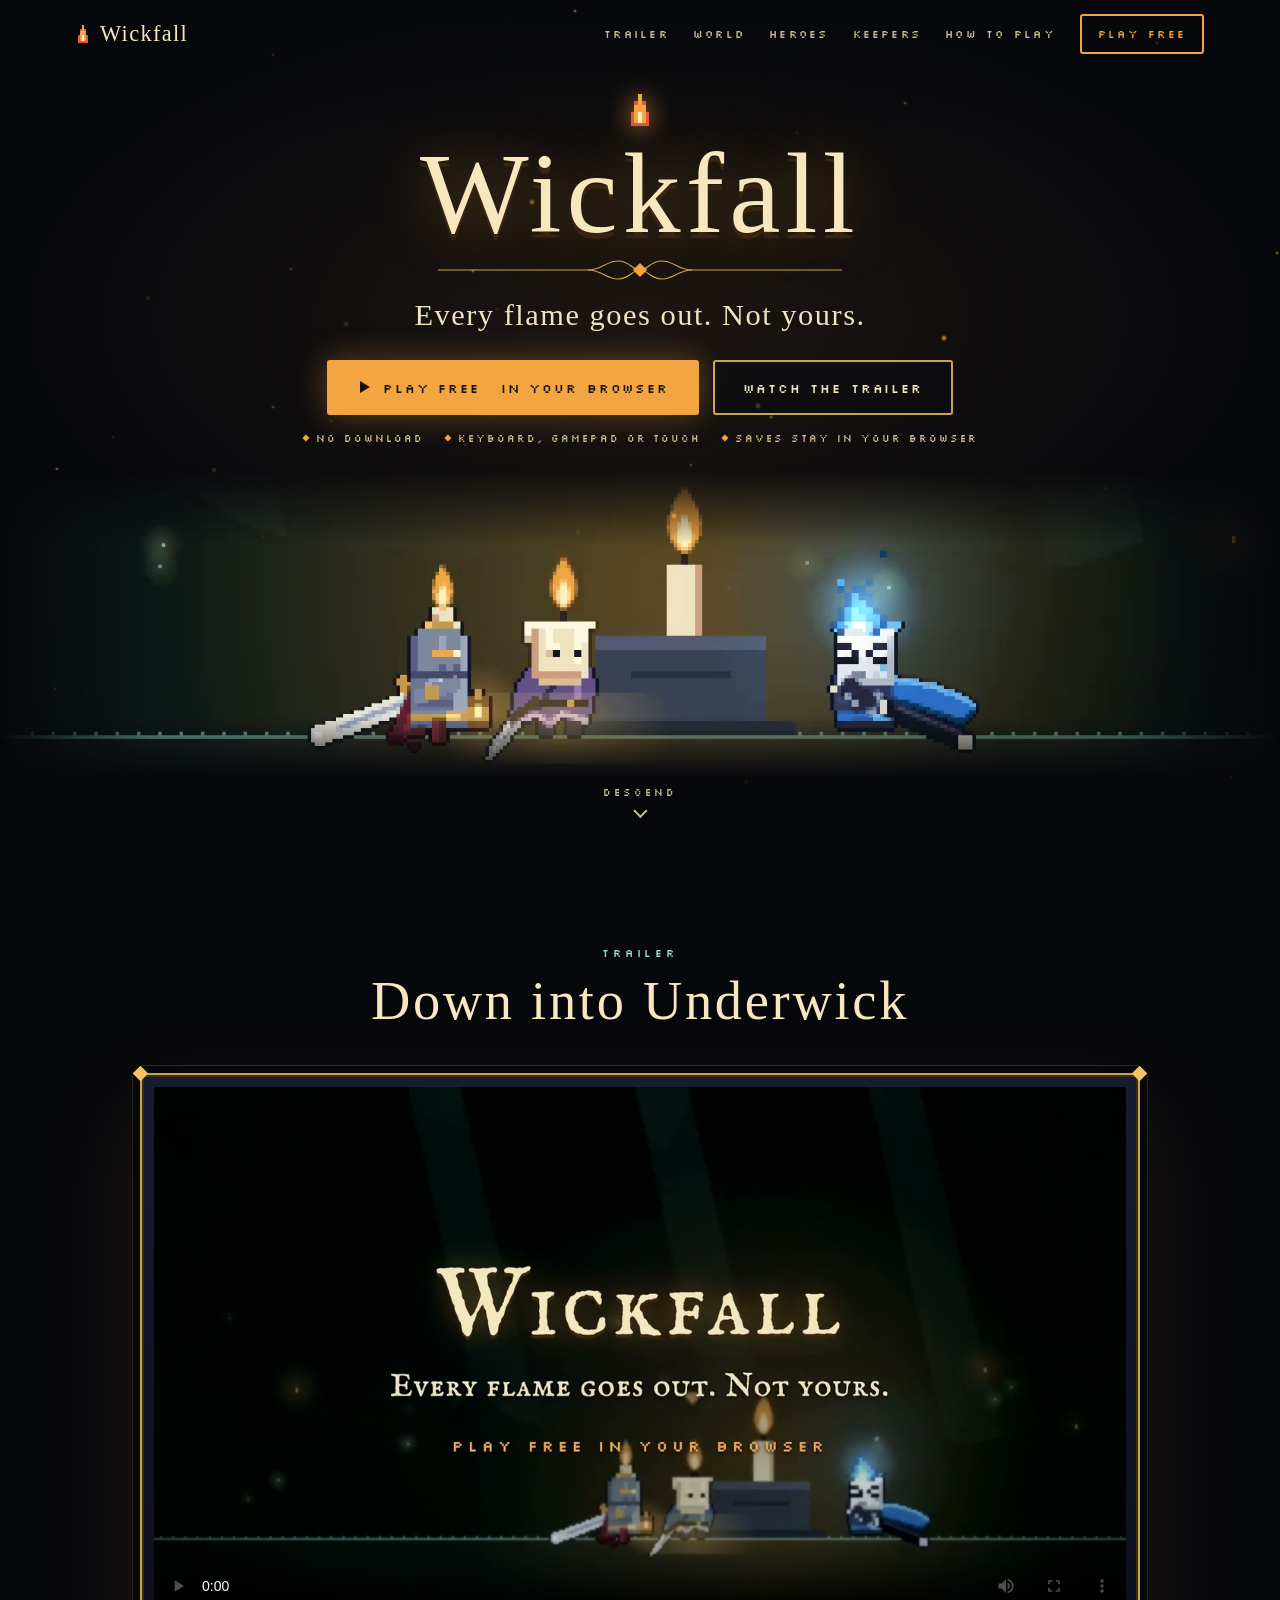
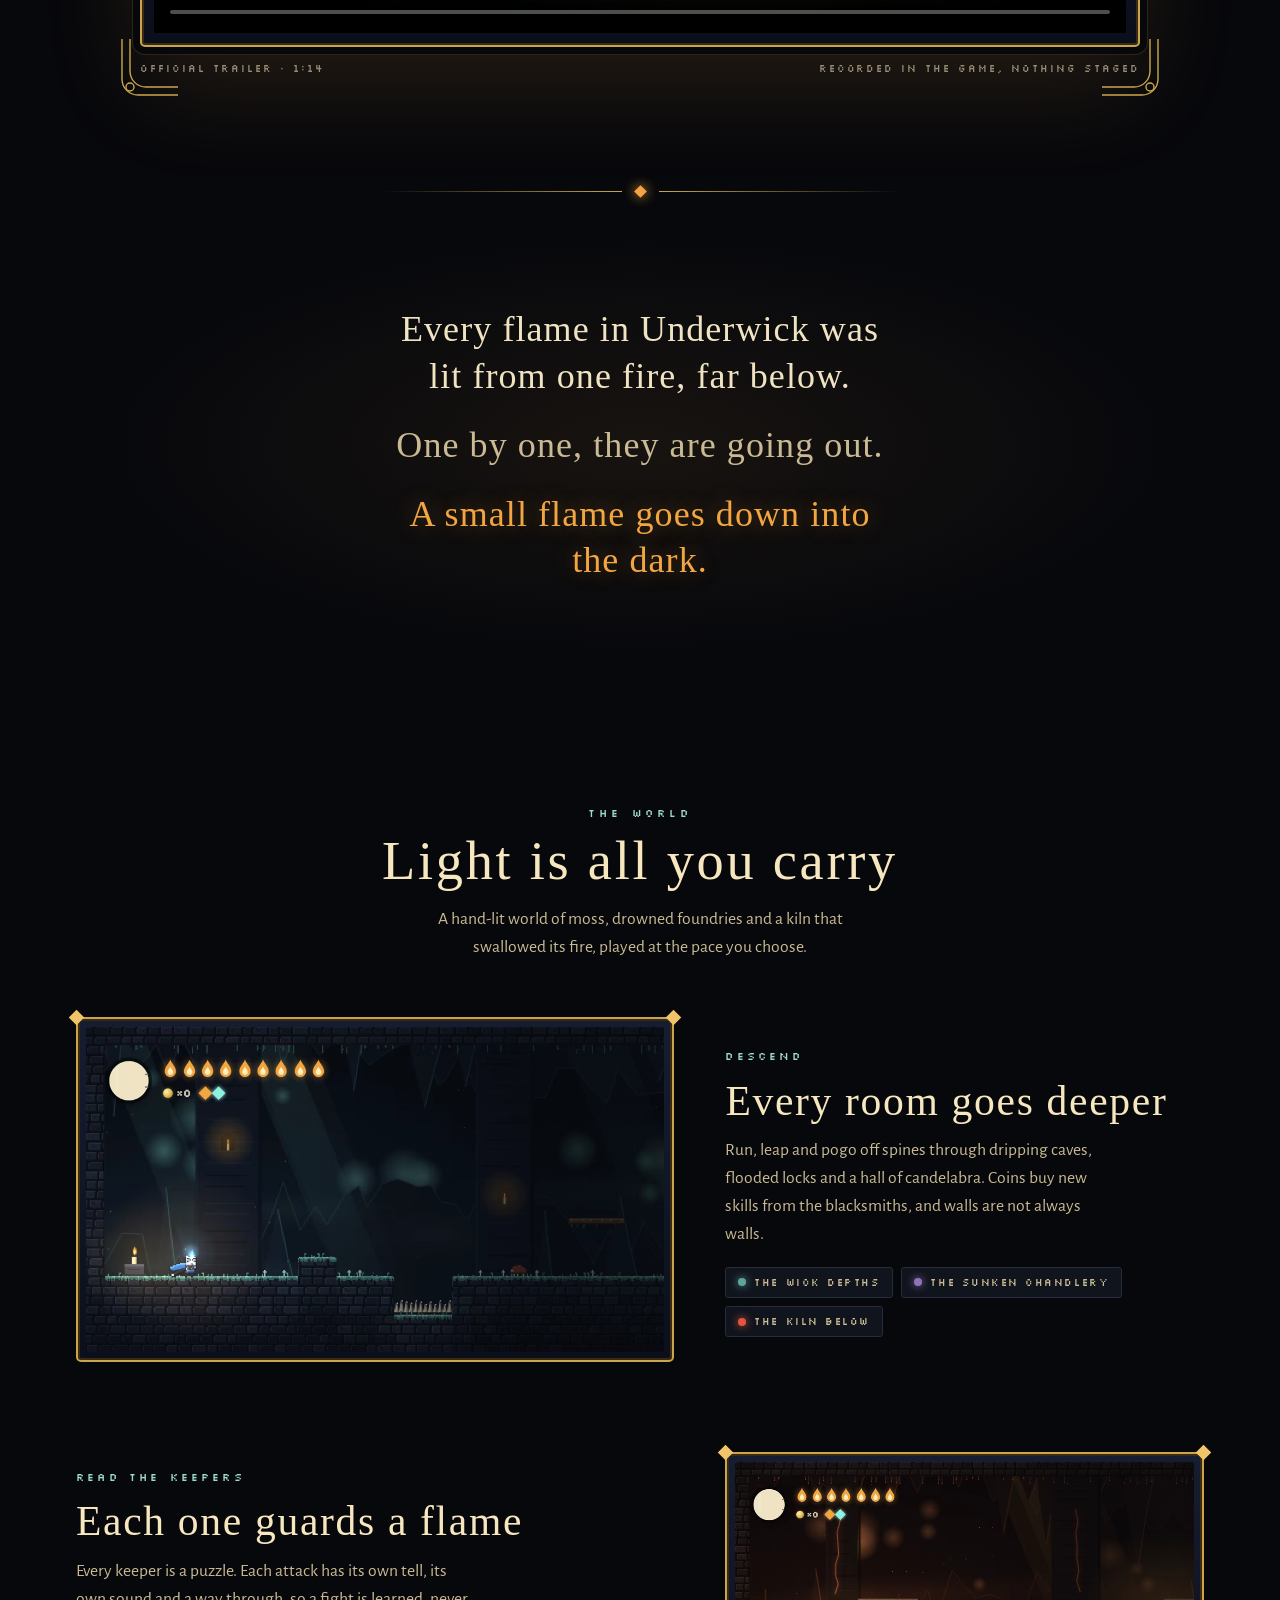
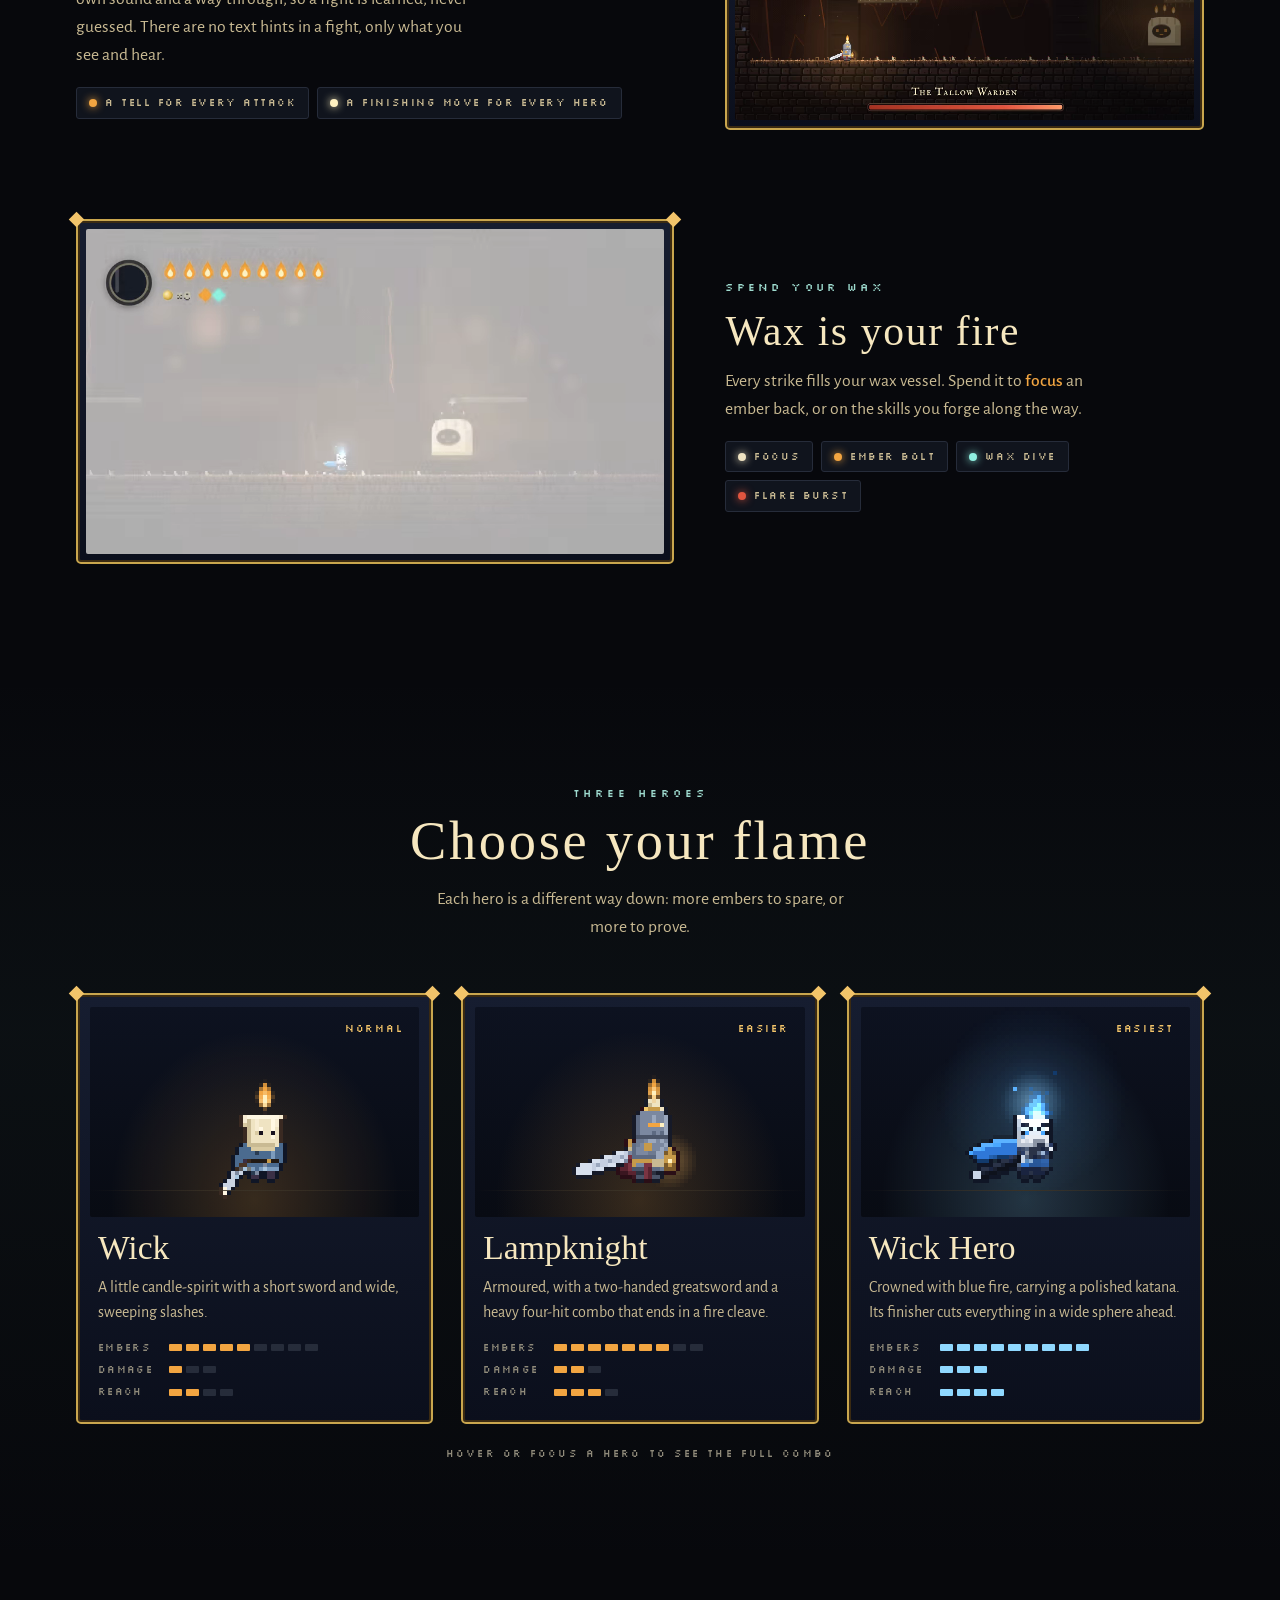
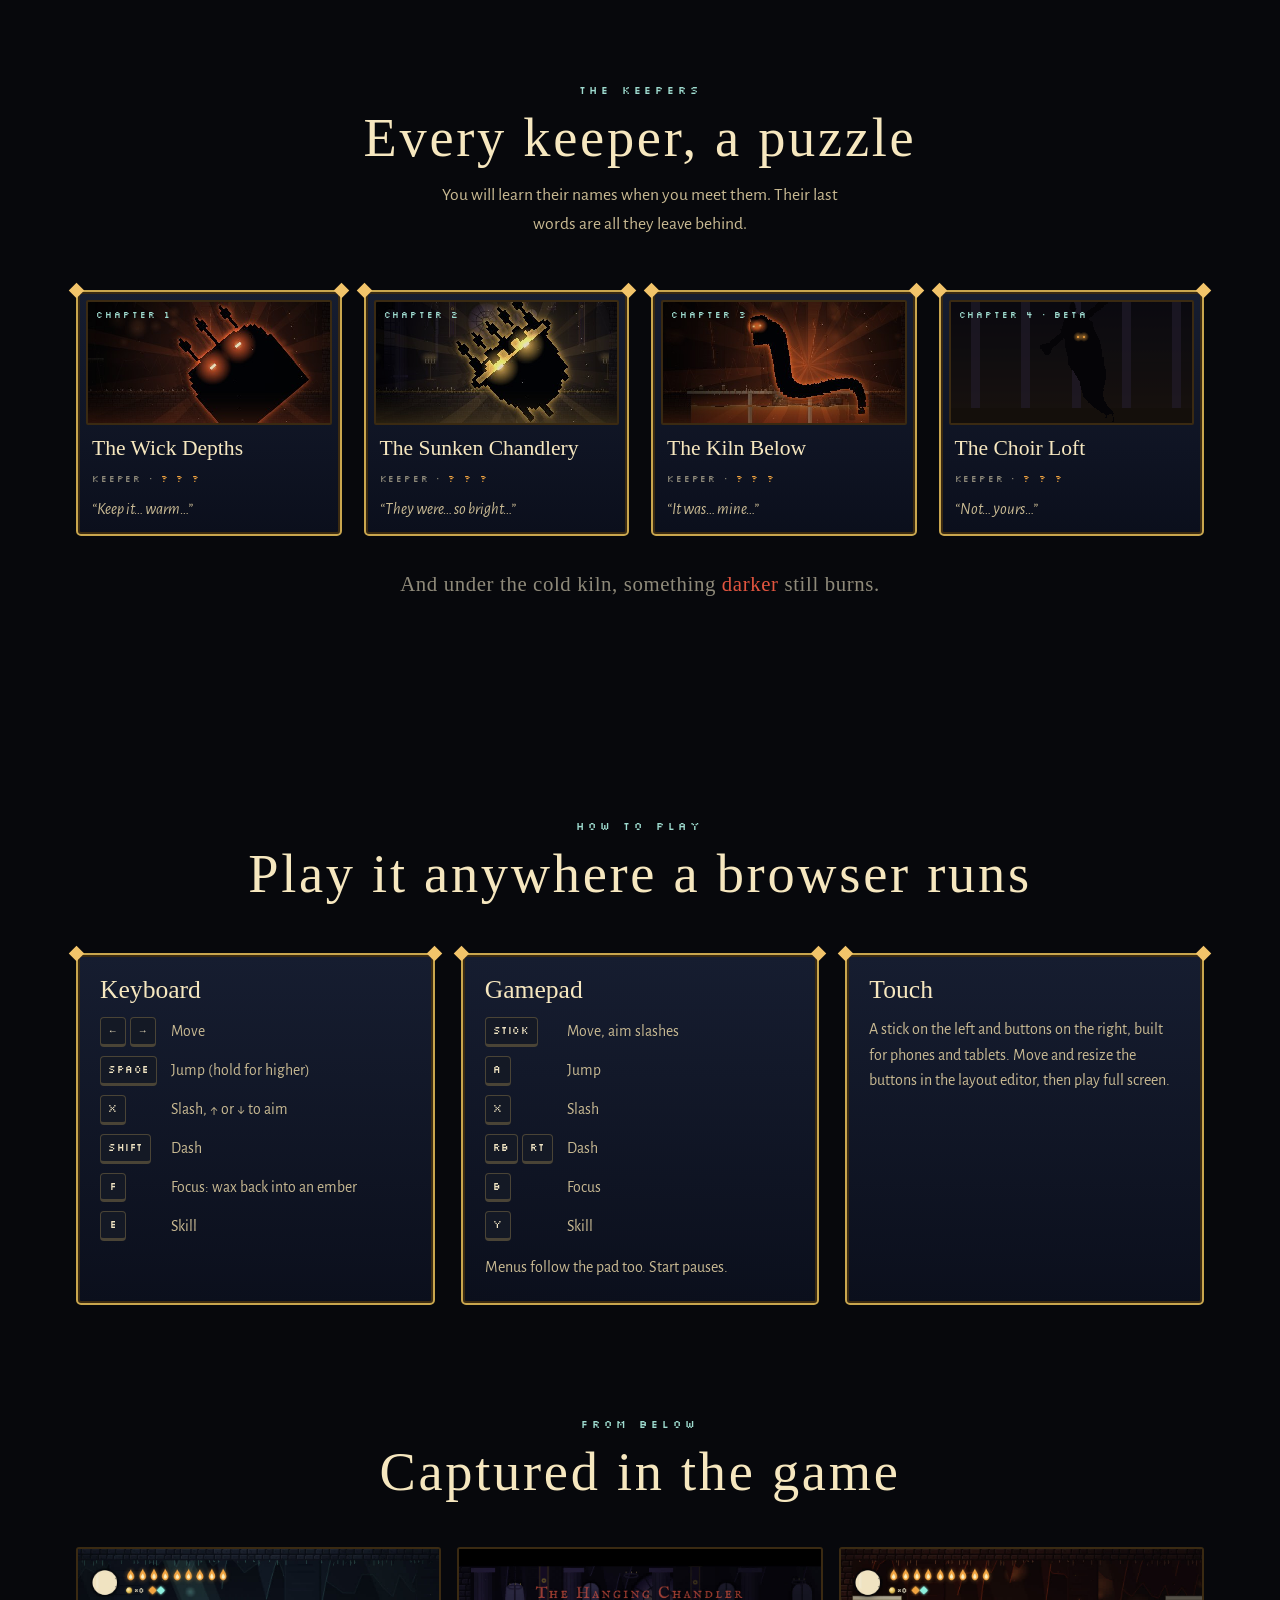
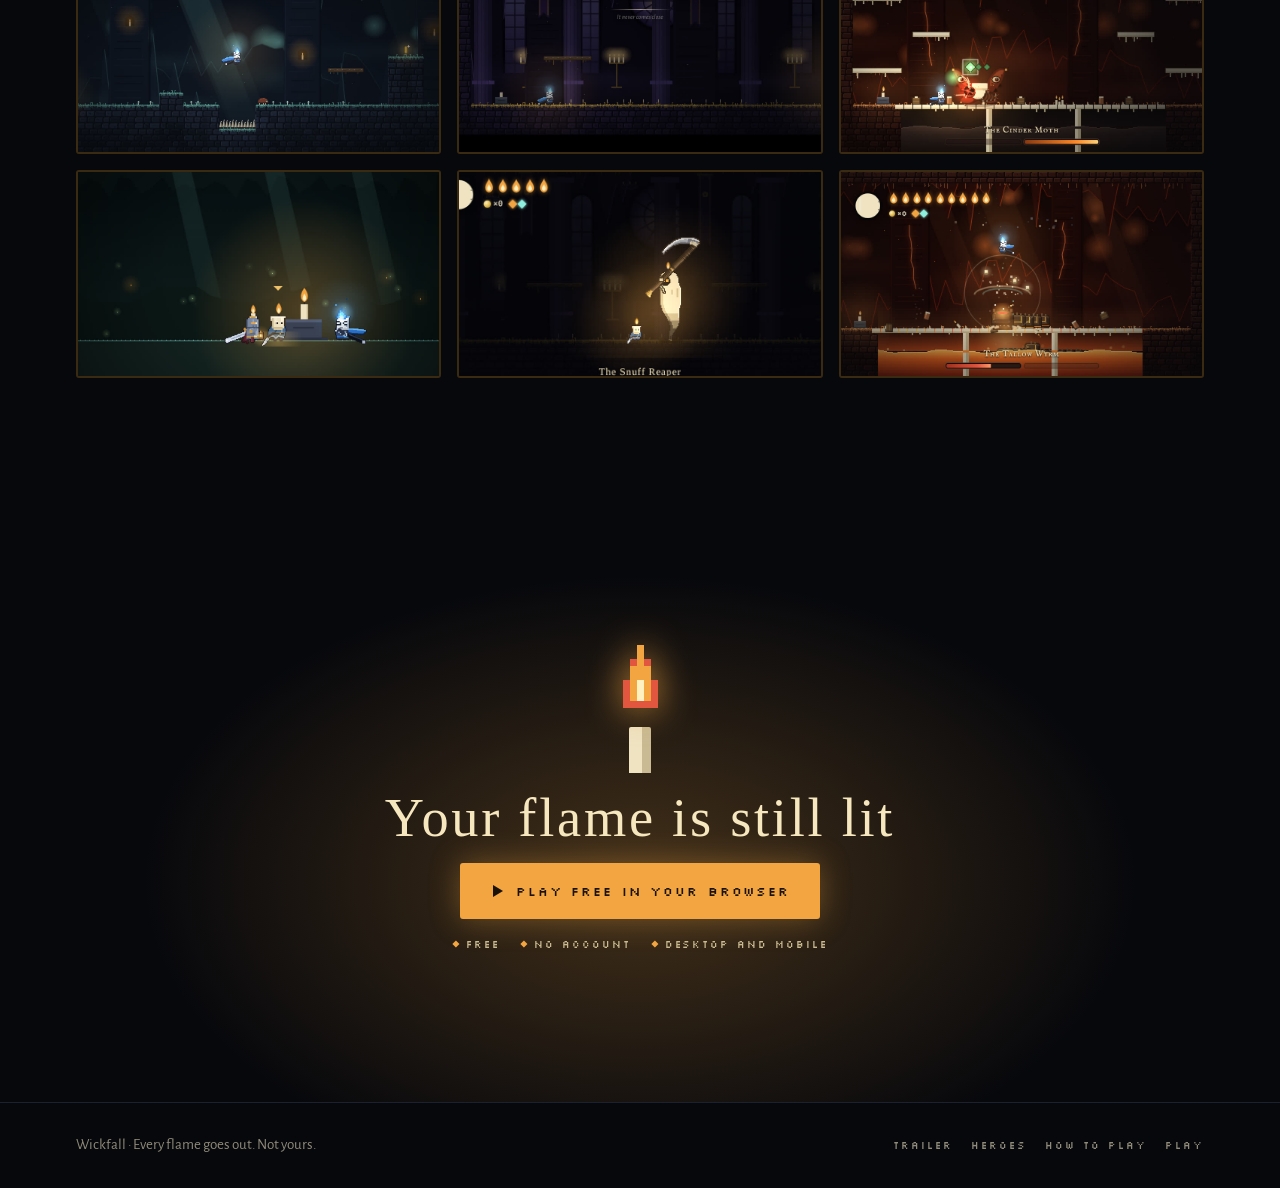
==== commit d3cfd4ac: "Homepage hero: centred camp band below the title, re-shot in the new colours - Camp footage re-shot " ====
--- a/src/homepage/index.html
+++ b/src/homepage/index.html
@@ -45,14 +45,20 @@
 .nav .play:hover{background:var(--flame);color:#1a1208!important}
 @media (max-width:720px){.nav nav a:not(.play){display:none}}
 
-/* ---------- hero: the camp at night */
-.hero{position:relative;overflow:hidden;display:grid;align-items:start;min-height:clamp(560px,92vh,900px)}
-.hero video,.hero .poster{position:absolute;inset:0;width:100%;height:100%;object-fit:cover;object-position:50% 70%}
-.hero .shade{position:absolute;inset:0;background:linear-gradient(180deg,rgba(7,8,12,.8) 0%,rgba(7,8,12,.15) 38%,rgba(7,8,12,0) 58%,rgba(7,8,12,.55) 82%,var(--night) 100%)}
+/* ---------- hero: the title on one centred axis, then the camp as its own band below it, centred on the heroes */
+.hero{position:relative;overflow:hidden;display:flex;flex-direction:column;justify-content:center;min-height:clamp(560px,92vh,900px);background:radial-gradient(ellipse 70% 55% at 50% 38%,rgba(242,165,65,.09),transparent 70%)}
+.hero .shade{position:absolute;inset:0 0 auto;height:140px;background:linear-gradient(180deg,rgba(7,8,12,.8),transparent)}
 .hero canvas.embers{position:absolute;inset:0;width:100%;height:100%;pointer-events:none}
-.hero .inner{position:relative;z-index:2;display:grid;justify-items:center;text-align:center;gap:16px;padding-block:clamp(96px,14vh,150px) 40px}
-.title{position:relative;margin:0;font:400 clamp(3.8rem,12.5vw,9.2rem)/.86 var(--f-display);letter-spacing:.045em;color:#f6e7bf;text-shadow:0 .055em 0 #3a2410,0 0 .5em rgba(242,165,65,.4)}
-.title canvas{position:absolute;left:50%;top:-.6em;width:.22em;height:.35em;transform:translateX(-50%);image-rendering:pixelated;filter:drop-shadow(0 0 12px rgba(242,165,65,.8))}
+.hero .inner{position:relative;z-index:2;display:grid;justify-items:center;text-align:center;gap:16px;padding-block:clamp(80px,10vh,110px) 0}
+/* never wider than the footage, so wide screens don't zoom in and crop it; all four edges fade into the night */
+.camp{position:relative;width:min(100%,1440px);margin:clamp(8px,2vw,24px) auto 56px;height:clamp(200px,24vw,346px);
+  -webkit-mask-image:linear-gradient(transparent,#000 24%,#000 80%,transparent),linear-gradient(90deg,transparent,#000 12%,#000 88%,transparent);-webkit-mask-composite:source-in;
+  mask-image:linear-gradient(transparent,#000 24%,#000 80%,transparent),linear-gradient(90deg,transparent,#000 12%,#000 88%,transparent);mask-composite:intersect}
+.camp video,.camp .poster{position:absolute;inset:0;width:100%;height:100%;object-fit:cover;object-position:50% 58%}
+@media (max-width:640px){.camp{height:auto;aspect-ratio:4/3}}   /* a 4:3 crop of the band still holds all three heroes */
+@media (max-width:480px){.btn{letter-spacing:.1em;padding:14px 20px}.btn .long{display:none}}
+.title{position:relative;margin:0;font:400 clamp(3.4rem,9vw,7.4rem)/.86 var(--f-display);letter-spacing:.045em;color:#f6e7bf;text-shadow:0 .055em 0 #3a2410,0 0 .5em rgba(242,165,65,.4)}
+.title canvas{display:block;margin:0 auto .12em;width:.22em;height:.35em;image-rendering:pixelated;filter:drop-shadow(0 0 12px rgba(242,165,65,.8))}
 .filigree{width:min(420px,80vw);height:22px;color:var(--frame)}
 .slogan{margin:0;font:400 clamp(1.3rem,3vw,1.9rem)/1.2 var(--f-display);letter-spacing:.05em;color:var(--wax)}
 .ctas{display:flex;flex-wrap:wrap;justify-content:center;gap:14px;margin-top:10px}
@@ -187,15 +193,17 @@
 
 <main id="top">
   <section class="hero" aria-label="Wickfall" style="padding:0">
-    <img class="poster" src="media/hero-camp.jpg" alt="">
-    <video src="media/hero-camp.mp4" poster="media/hero-camp.jpg" autoplay muted loop playsinline aria-hidden="true"><source src="media/hero-camp.webm" type="video/webm"><source src="media/hero-camp.mp4" type="video/mp4"></video>
     <div class="shade"></div><canvas class="embers" aria-hidden="true"></canvas>
     <div class="inner wrap">
       <h1 class="title"><canvas class="flame" width="7" height="11" aria-hidden="true"></canvas>Wickfall</h1>
       <svg class="filigree" viewBox="0 0 420 22" aria-hidden="true"><g fill="none" stroke="currentColor" stroke-width="1.2"><path d="M8 11h150M262 11h150"/><path d="M158 11c14 0 18-9 30-9s14 9 22 9 10-9 22-9 16 9 30 9"/><path d="M158 11c14 0 18 9 30 9s14-9 22-9 10 9 22 9 16-9 30-9"/></g><rect x="205" y="6" width="10" height="10" transform="rotate(45 210 11)" fill="#f2a541"/></svg>
       <p class="slogan">Every flame goes out. Not yours.</p>
-      <div class="ctas"><a class="btn primary" href="../"><svg viewBox="0 0 14 14" aria-hidden="true"><path d="M3 1l10 6-10 6z" fill="currentColor"/></svg>Play free in your browser</a><a class="btn" href="#trailer">Watch the trailer</a></div>
+      <div class="ctas"><a class="btn primary" href="../"><svg viewBox="0 0 14 14" aria-hidden="true"><path d="M3 1l10 6-10 6z" fill="currentColor"/></svg>Play free<span class="long">&nbsp;in your browser</span></a><a class="btn" href="#trailer">Watch the trailer</a></div>
       <div class="meta"><span>No download</span><span>Keyboard, gamepad or touch</span><span>Saves stay in your browser</span></div>
+    </div>
+    <div class="camp" aria-hidden="true">
+      <img class="poster" src="media/hero-camp.jpg" alt="">
+      <video src="media/hero-camp.mp4" poster="media/hero-camp.jpg" autoplay muted loop playsinline><source src="media/hero-camp.webm" type="video/webm"><source src="media/hero-camp.mp4" type="video/mp4"></video>
     </div>
     <a class="down" href="#trailer">Descend<i></i></a>
   </section>
